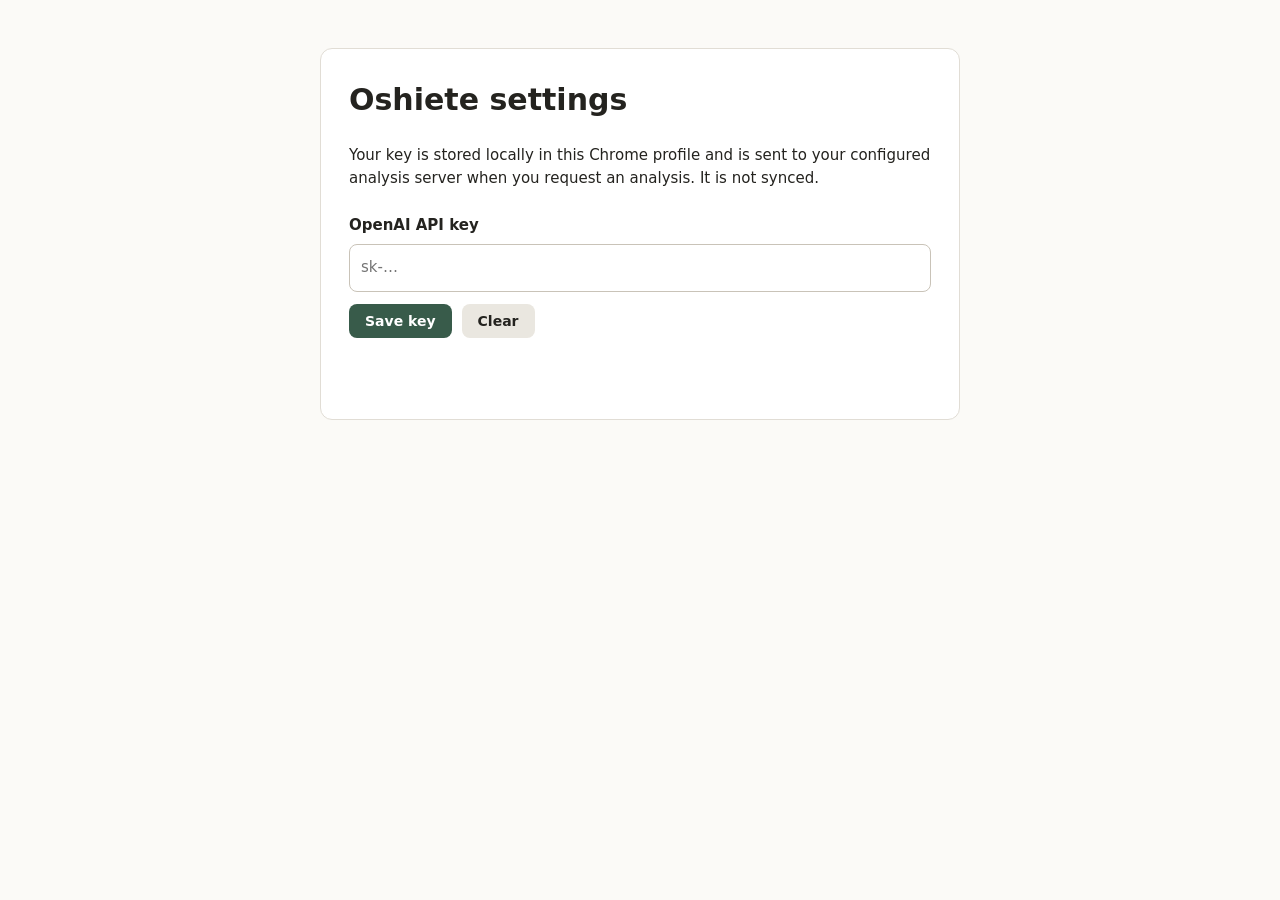
==== extension/options/index.html @ 38d19096 "Add Japanese grammar analyzer extension MVP" ====
<!doctype html>
<html lang="en">
  <head>
    <meta charset="utf-8" />
    <meta name="viewport" content="width=device-width, initial-scale=1" />
    <title>Oshiete Settings</title>
    <link rel="stylesheet" href="style.css" />
  </head>
  <body>
    <main>
      <h1>Oshiete settings</h1>
      <p>Your key is stored locally in this Chrome profile and is sent to your configured analysis server when you request an analysis. It is not synced.</p>
      <label for="apiKey">OpenAI API key</label>
      <input id="apiKey" type="password" autocomplete="off" spellcheck="false" placeholder="sk-…" />
      <div class="actions"><button id="save">Save key</button><button id="clear" class="secondary">Clear</button></div>
      <p id="status" role="status"></p>
    </main>
    <script src="options.js"></script>
  </body>
</html>
---- extension/options/style.css ----
* { box-sizing: border-box; }
body { margin: 0; color: #24231f; background: #fbfaf7; font: 15px/1.55 system-ui, sans-serif; }
main { max-width: 640px; margin: 48px auto; padding: 28px; border: 1px solid #e1ddd5; border-radius: 12px; background: white; }
h1 { margin-top: 0; } label { display: block; margin: 24px 0 7px; font-weight: 650; }
input { width: 100%; padding: 11px; border: 1px solid #c9c3b8; border-radius: 8px; font: inherit; }
.actions { display: flex; gap: 10px; margin-top: 12px; }
button { padding: 9px 16px; border: 0; border-radius: 8px; color: white; background: #385b4a; font: 650 14px system-ui; cursor: pointer; }
button.secondary { color: #24231f; background: #eae7e0; }
#status { min-height: 23px; color: #385b4a; }
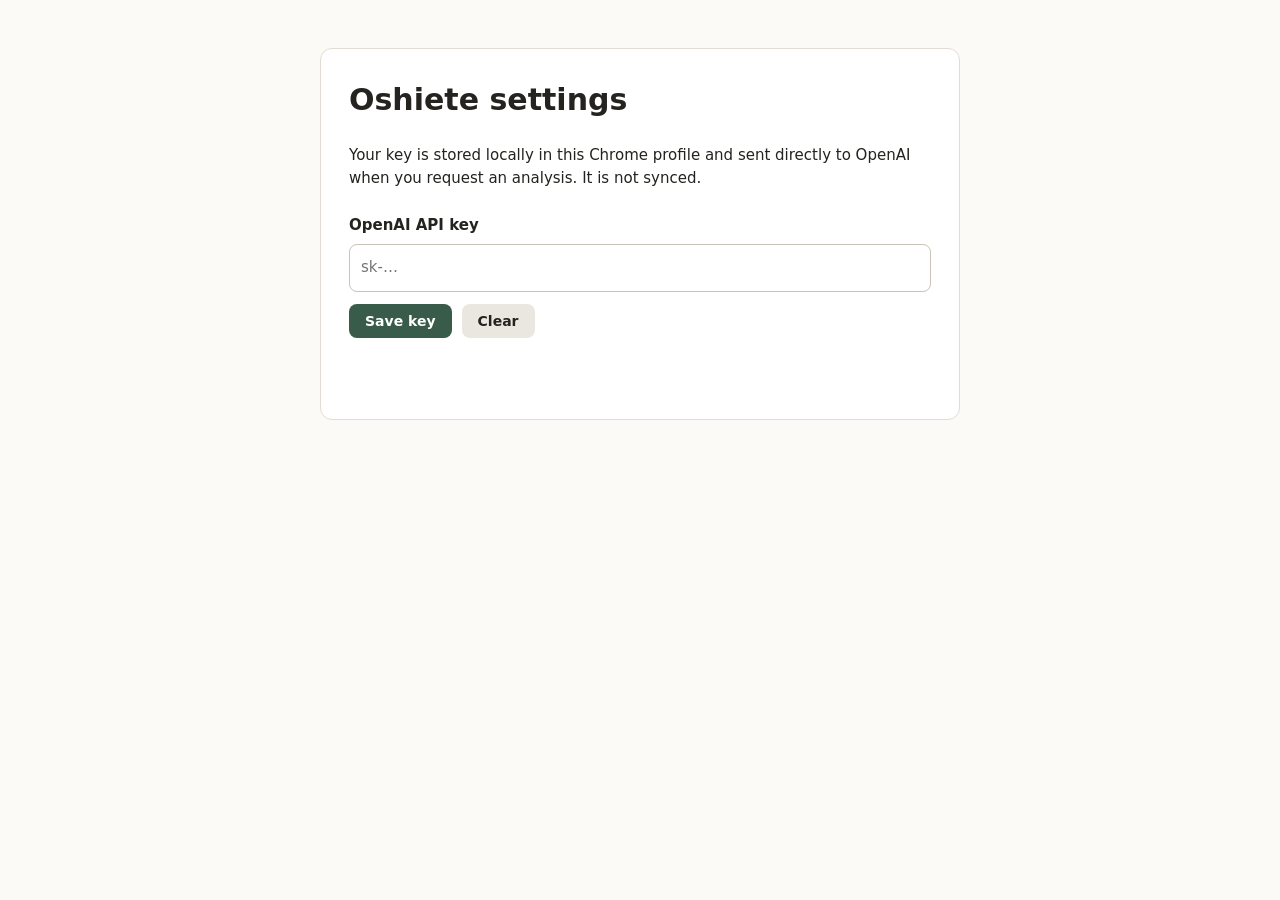
==== commit a999ff9a: "Call OpenAI directly from extension" ====
--- a/extension/options/index.html
+++ b/extension/options/index.html
@@ -9,7 +9,7 @@
   <body>
     <main>
       <h1>Oshiete settings</h1>
-      <p>Your key is stored locally in this Chrome profile and is sent to your configured analysis server when you request an analysis. It is not synced.</p>
+      <p>Your key is stored locally in this Chrome profile and sent directly to OpenAI when you request an analysis. It is not synced.</p>
       <label for="apiKey">OpenAI API key</label>
       <input id="apiKey" type="password" autocomplete="off" spellcheck="false" placeholder="sk-…" />
       <div class="actions"><button id="save">Save key</button><button id="clear" class="secondary">Clear</button></div>
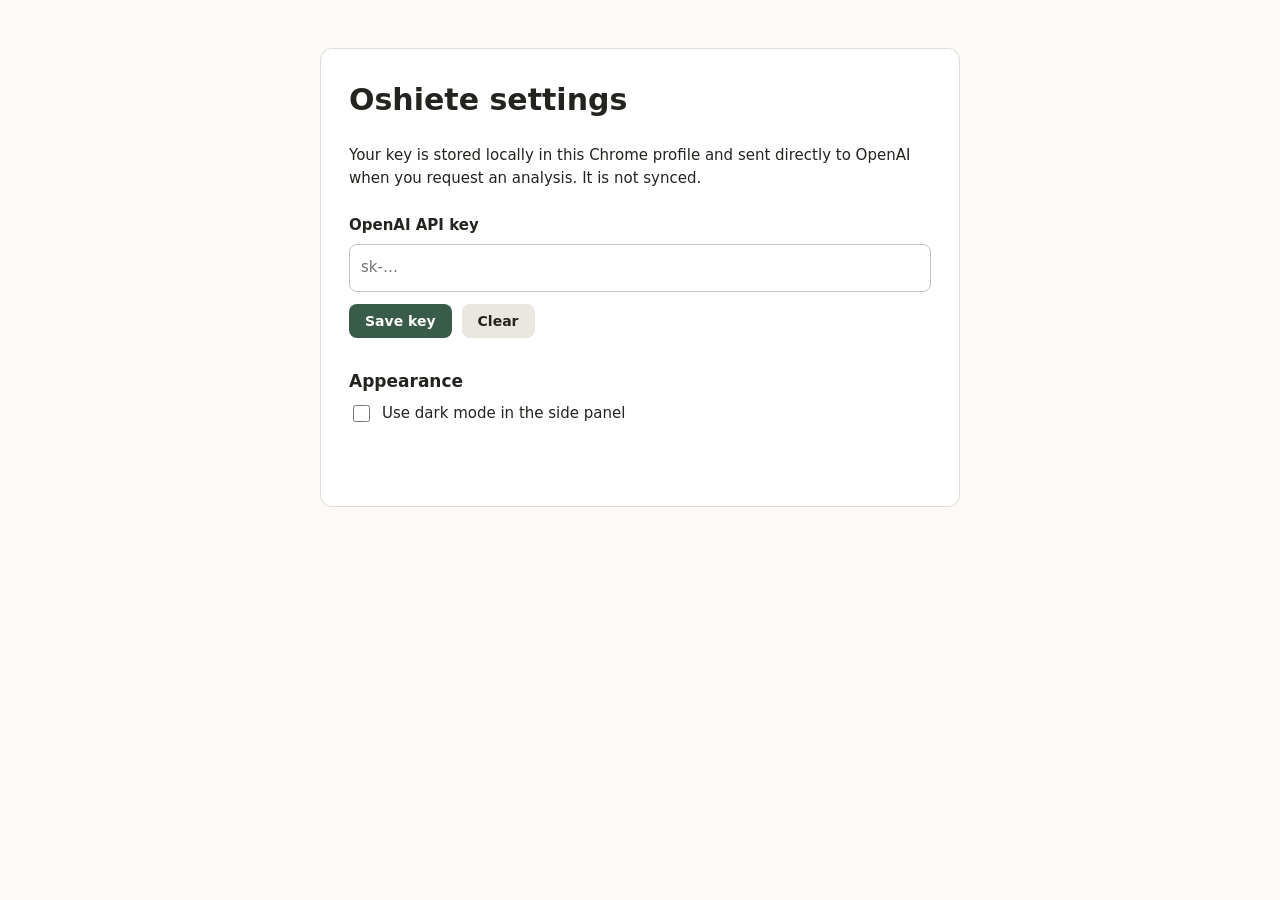
==== commit 8df41cee: "Make hotkey toggle sidebar without analyzing" ====
--- a/extension/options/index.html
+++ b/extension/options/index.html
@@ -13,6 +13,8 @@
       <label for="apiKey">OpenAI API key</label>
       <input id="apiKey" type="password" autocomplete="off" spellcheck="false" placeholder="sk-…" />
       <div class="actions"><button id="save">Save key</button><button id="clear" class="secondary">Clear</button></div>
+      <h2>Appearance</h2>
+      <label class="toggle-label"><input id="darkMode" type="checkbox" /> Use dark mode in the side panel</label>
       <p id="status" role="status"></p>
     </main>
     <script src="options.js"></script>
--- a/extension/options/style.css
+++ b/extension/options/style.css
@@ -6,4 +6,7 @@
 .actions { display: flex; gap: 10px; margin-top: 12px; }
 button { padding: 9px 16px; border: 0; border-radius: 8px; color: white; background: #385b4a; font: 650 14px system-ui; cursor: pointer; }
 button.secondary { color: #24231f; background: #eae7e0; }
+h2 { margin: 30px 0 8px; font-size: 17px; }
+.toggle-label { display: flex; align-items: center; gap: 9px; margin: 0; font-weight: 400; }
+.toggle-label input { width: 17px; height: 17px; }
 #status { min-height: 23px; color: #385b4a; }
